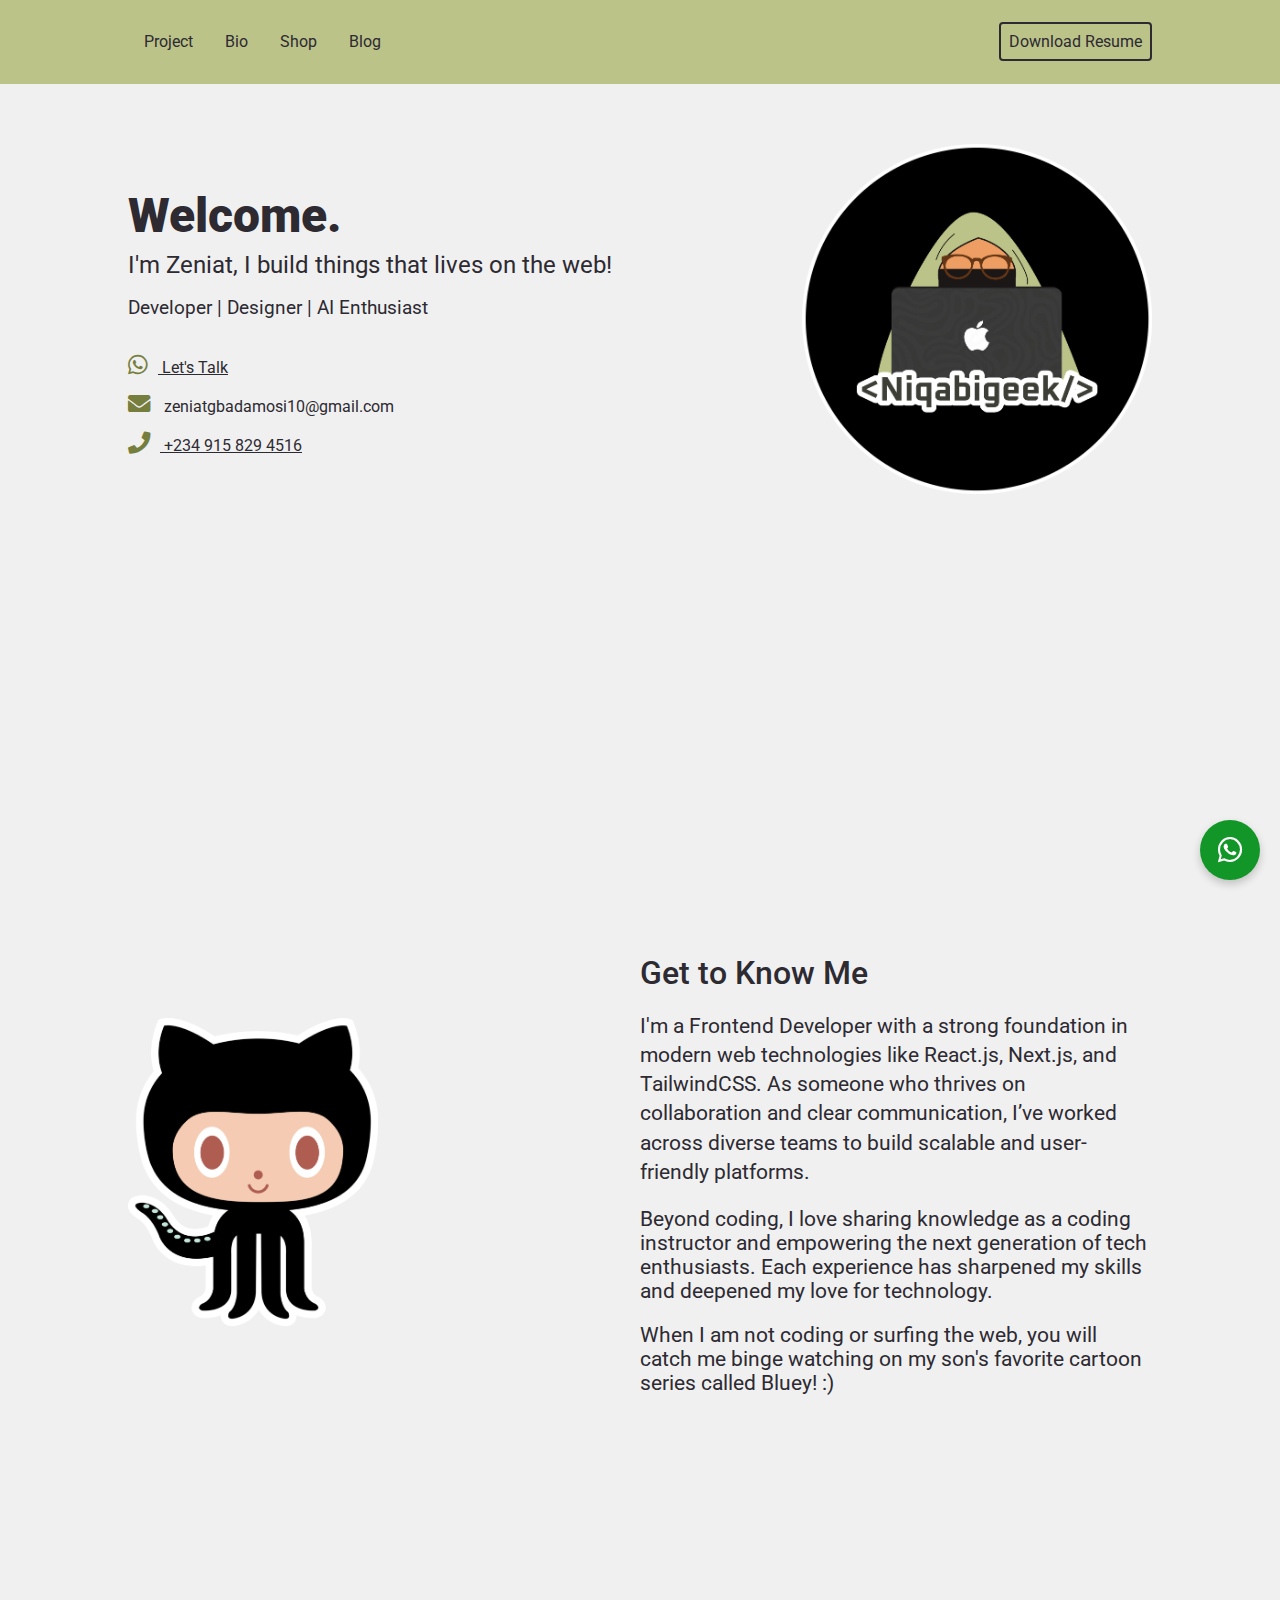
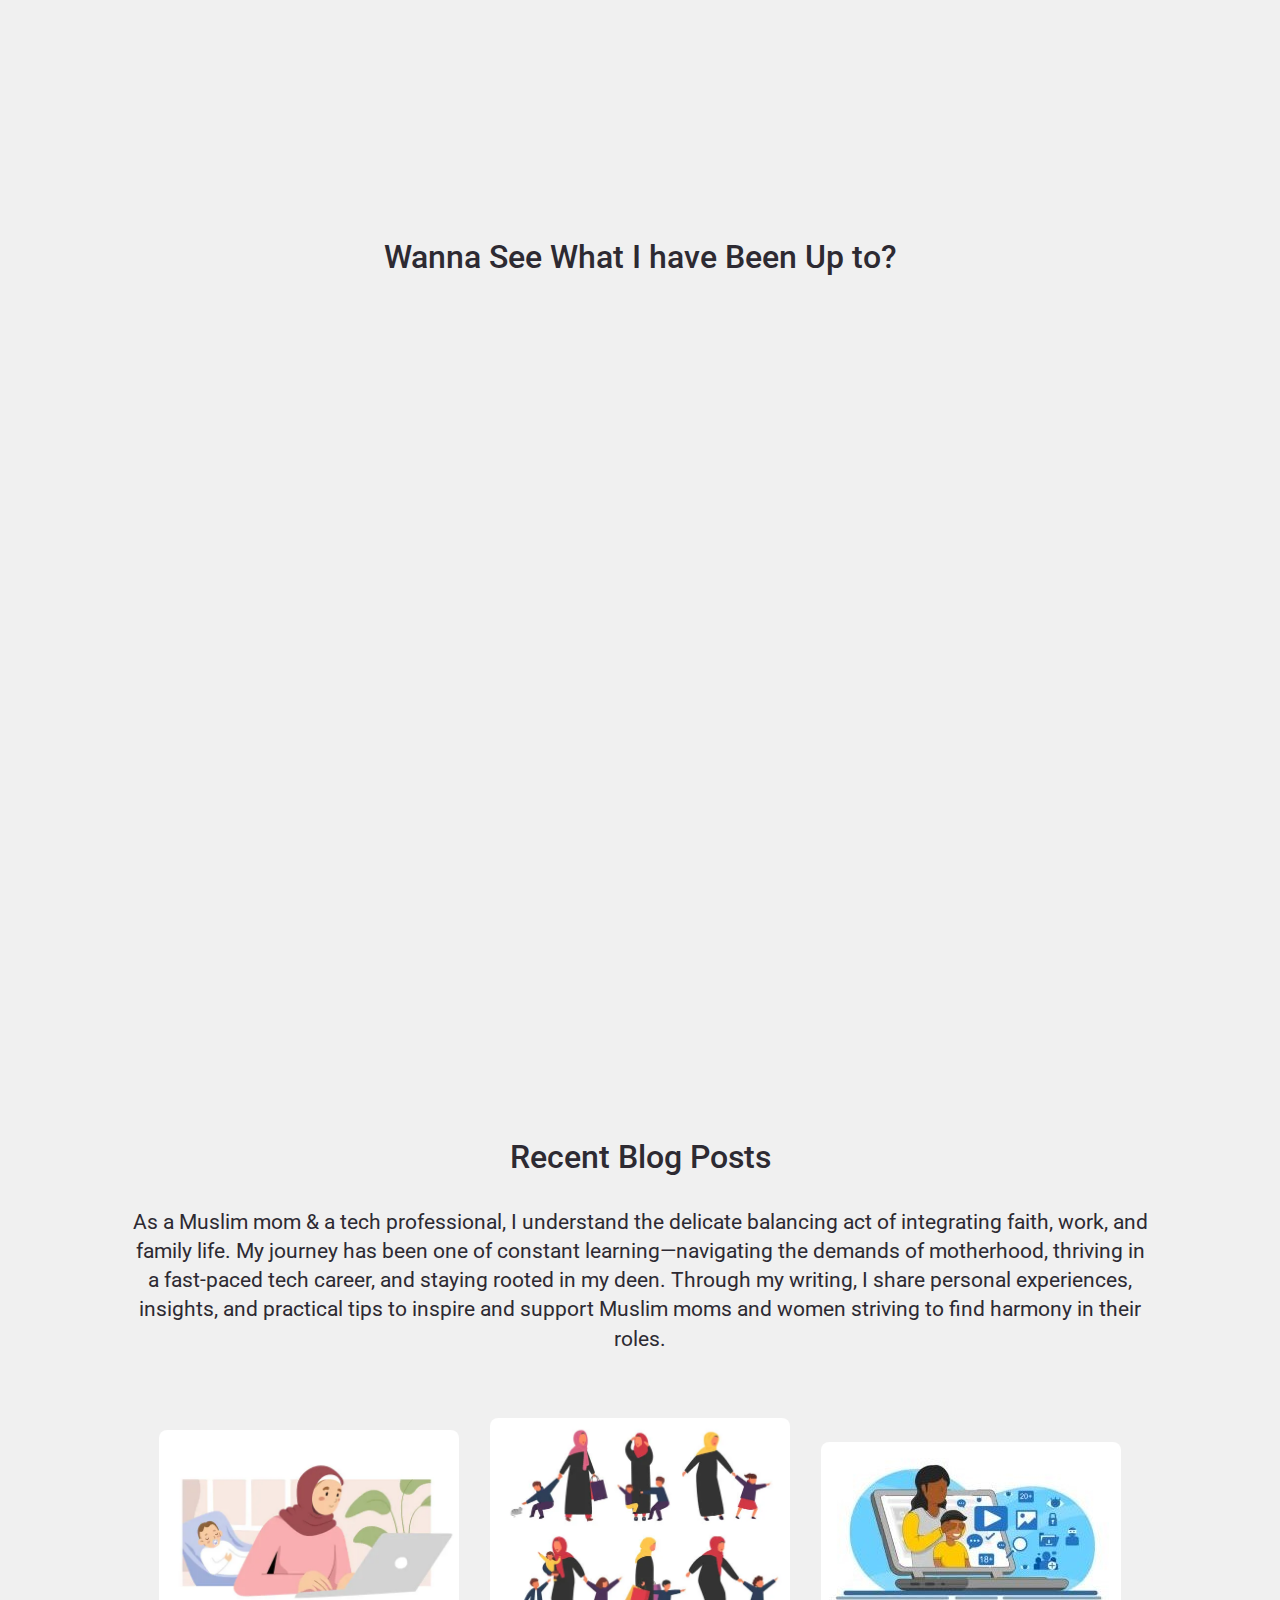
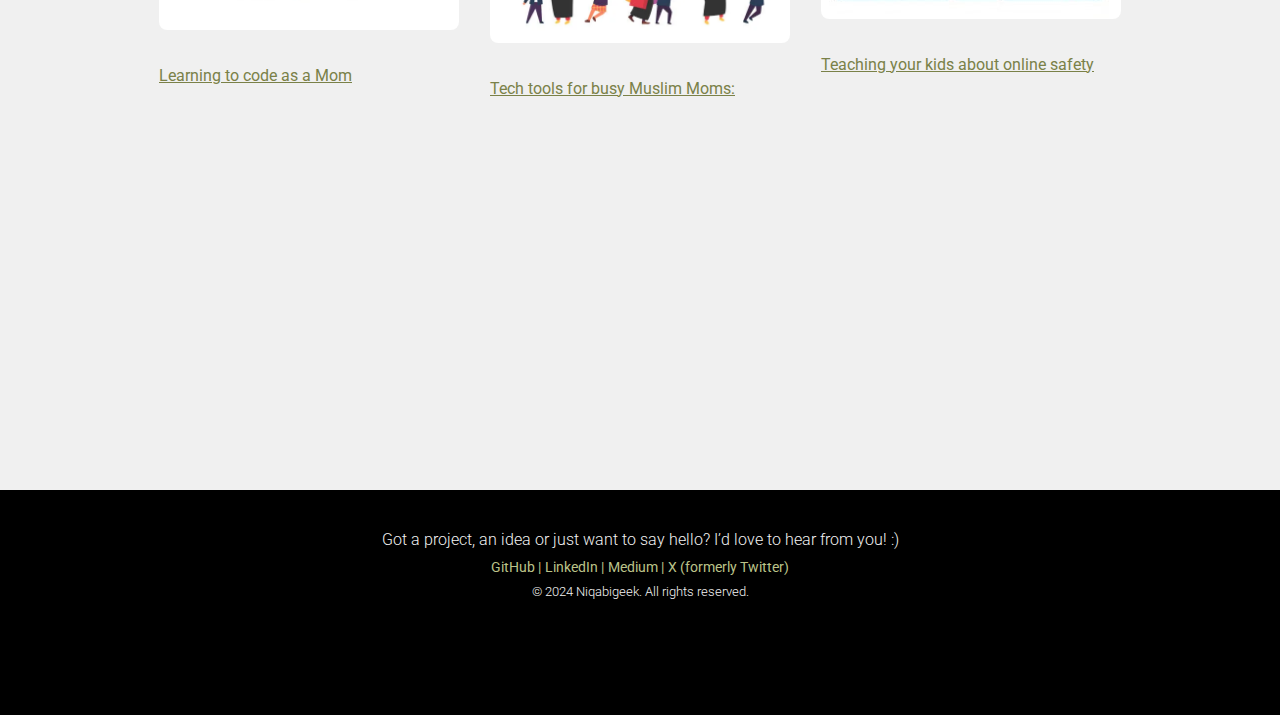
==== portfolio.html @ b75d1137 "First commit" ====
<!DOCTYPE html>
<html lang="en">

<head>
    <meta charset="UTF-8">
    <meta name="viewport" content="width=device-width, initial-scale=1.0">
    <title>Niqabi Geek</title>
    <link rel="preconnect" href="https://fonts.googleapis.com">
    <link rel="preconnect" href="https://fonts.gstatic.com" crossorigin>
    <link href="https://cdnjs.cloudflare.com/ajax/libs/font-awesome/5.15.4/css/all.min.css" rel="stylesheet">
    <link href="https://cdnjs.cloudflare.com/ajax/libs/font-awesome/5.15.4/css/all.min.css" rel="stylesheet">
    <link
        href="https://fonts.googleapis.com/css2?family=Roboto:ital,wght@0,100;0,300;0,400;0,500;0,700;0,900;1,100;1,300;1,400;1,500;1,700;1,900&display=swap"
        rel="stylesheet"
    >
    <link rel="stylesheet" href="portfolio.css">

</head>

<body>
    <header>
        <nav>
            <ul class="nav-links">
                <li><a href="#project">Project</a></li>
                <li><a href="#me">Bio</a></li>
                <li><a href="shop.html">Shop</a></li>
                <li><a href="#blog">Blog</a></li>
            </ul>
            <a href="https://docs.google.com/document/d/1Xv8vjwB_koU_eSIYPlz2TWb4UVvemKaf8YOa8sXZhSI/edit?tab=t.0#heading=h.5x0d5h95i329"
                class="btn">Download Resume</a>
            <div class="hamburger">
                <div></div>
                <div></div>
                <div></div>
            </div>
        </nav>
    </header>
    <main>
        <div class="main-wrapper">
            <div class="wrapper">
                <div class="main-container">
                    <h2 class="hero-heading"></h2>
                    <p class="para">I'm Zeniat, I build things that lives on the web!</p>
                    <p class="sub-para"> Developer | Designer | AI Enthusiast</p>
                    <div class="column">
                        <a href="https://wa.me/qr/WM7DY4QQBHUFI1" class="chat-link"><i class="fab fa-whatsapp" style="color: #767e3d; padding-right: 10px; font-size: 1.4rem;"></i> Let's Talk</a>
                        <p><i class="fas fa-envelope" style="color: #767e3d; padding-right: 10px; font-size: 1.4rem;"></i> zeniatgbadamosi10@gmail.com</p>
                        <a href="tel:+234 915 829 4516" class="chat-link"><i class="fas fa-phone" style="color: #767e3d; padding-right: 10px; font-size: 1.4rem;"></i> +234 915 829 4516</a>
                    </div>


                </div>
                <div class="hero-img">
                    <img src="Image/logo (4).png" id="img">
                </div>

            </div>


        </div>



    </main>
    <Section class="about" id="me">

        <div class="about-wrapper">
            <div class="wrapper">
                <div class="hero-img">
                    <img src="Image/Gitty (1).png" id="git-img">
                </div>

                <div class="main-container">

                    <p class="about-p">Get to Know Me</p>
                    <p class="about-para">I'm a Frontend Developer with a strong foundation in modern web technologies
                        like React.js, Next.js, and TailwindCSS. As someone who thrives on collaboration and clear
                        communication, I’ve worked across diverse teams to build scalable and user-friendly platforms.
                    </p>
                    <p class="about-para2">Beyond coding, I love sharing knowledge as a coding instructor and empowering
                        the next generation of tech enthusiasts. Each experience has sharpened my skills and deepened my
                        love for technology.
                    </p>
                    <p class="about-para2">When I am not coding or surfing the web, you will catch me binge watching on
                        my son's favorite cartoon series called Bluey! :) 
                    </p>



                </div>


            </div>


        </div>

    </Section>
    <section class="projects" id="project">
        <div>
            <p class="p-head">Wanna See What I have Been Up to?</p>
        </div>
    </section>
    <section class="section-container" id="blog">

        <p class="p-head">Recent Blog Posts</p>


  

        <div class="mg-auto">
            <p class="sub-blog">As a Muslim mom & a tech professional, I understand the delicate
                balancing act of integrating faith, work, and family life. My journey has been one of constant
                learning—navigating the demands of motherhood, thriving in a fast-paced tech career, and staying rooted in
                my deen.
    
                Through my writing, I share personal experiences, insights, and practical tips to inspire and support Muslim
                moms and women striving to find harmony in their roles.
            </p>
        

            <div class="blog-wrapper">
                <div class="main-card">
                    <a href="https://medium.com/@zeniat/learning-to-code-as-a-mom-169e82fc6aca"><img
                            src="Image/1_PKnzoiH9z5EXDZdqndSEWQ.webp" id="card-img"></a>
                    <a href="https://medium.com/@zeniat/learning-to-code-as-a-mom-169e82fc6aca">Learning to code as a
                        Mom</a>
                </div>

                <div class="main-card">
                    <a
                        href="https://medium.com/@zeniat/tech-tools-for-busy-muslim-moms-time-saving-apps-and-websites-to-help-you-manage-your-home-work-2b26caddca02"><img
                            src="Image/1_GuOiW1ER7J1E6ooTr7eDTQ.webp" id="card-img"></a>
                    <a
                        href="https://medium.com/@zeniat/tech-tools-for-busy-muslim-moms-time-saving-apps-and-websites-to-help-you-manage-your-home-work-2b26caddca02">Tech
                        tools for busy Muslim Moms: </a>
                </div>
                <div class="main-card">
                    <a href=https://medium.com/@zeniat/teaching-your-kids-about-online-safety-2b65d0e1972d"><img
                            src="Image/kids.jpg" id="card-img"></a>
                    <a href=https://medium.com/@zeniat/teaching-your-kids-about-online-safety-2b65d0e1972d">Teaching your
                        kids about online safety</a>
                </div>

            </div>
        </div>

    </section>
    <footer>
        <p>Got a project, an idea or just want to say hello? I’d love to hear from you! :)</p>
        <a href="https://github.com/Niqabigeek">GitHub |</a> 
        <a href="">LinkedIn |</a>
        <a href="">Medium |</a>   
        <a href="">X (formerly Twitter)</a>
        <p style="font-size: small;">© 2024 Niqabigeek. All rights reserved.</p>
        <a
        href="https://wa.me/qr/WM7DY4QQBHUFI1"
        class="whatsapp-float" 
        target="_blank" 
        aria-label="Chat with us on WhatsApp"
        >
        <i class="fab fa-whatsapp" style="color: white;"></i>
      </a>
    </footer>

    <!-- <script>
        // JavaScript for toggling the menu on mobile
        const hamburger = document.querySel ector('.hamburger');
        const navLinks = document.querySelector('.nav-links');

        hamburger.addEventListener('click', () => {
            navLinks.classList.toggle('active');
        });
    </script> -->

    <script src="portfolio.js"></script>
</body>

</html>
---- portfolio.css ----
*{
    margin: 0;
    padding: 0;
    box-sizing: border-box;
    font-family: "Roboto", sans-serif;
    color: #2D2A32;
}

.hero-heading {
    font-size: 2em;
    height: 40px;
    font-weight: 900;
    opacity: 0; /* Hidden initially */
}

header{
    position: fixed;
    width: 100%;
    background-color: #BBC389;
    padding: 1.4em 0;
}

nav{
    display: flex;
    align-items: center;
    justify-content: space-between;
    width: 80%;
    margin: auto;
}

ul{
  display: flex;
  list-style-type: none;

}

li a{
    padding: 1em;
    text-decoration: none;

}
/* 
h1{
    font-size: 2em;
    font-weight: 900;
} */

main{
    height: 90vh;
    background-color: #F0F0F0;
    /* padding: 16em; */
}

.btn{
  border: 2px solid #2D2A32;
  border-radius: 4px;
  padding: 0.5em;
  text-decoration: none;
}

.btn:hover{
  border: 2px solid #f0f0f0;
  background-color: #F0F0F0;
  border-radius: 4px;
  padding: 0.5em;
  text-decoration: none;
}

.main-wrapper{
    width: 80%;
    margin: auto;
}

.about-wrapper{
    width: 80%;
    margin: auto;
}

.wrapper{
    display: flex;
    align-items: center;
    justify-content: space-between;
   
}

.column{
    display: flex;
    flex-direction: column;
  
}

.column a {
    padding-top: 1rem;
    text-decoration: underline;

}

.column p {
    padding-top: 1rem; 
}


.main-container{
    padding-top: 9em;
}

.hero-img{
    padding-top: 9em;

}


#img{
    width: 400px;
}

#git-img{
    width: 250px;
}

.para{
    font-weight: 400;
    padding-top: 1em;
    
}

.about-p{
    font-size: 2em;
    font-weight: 500;
    padding-bottom: 20px ;   
}

.about-para{
    font-size: 1.3em;
    line-height: 140%;
}

.about-para2{
    font-size: 1.3em;
    padding-top: 20px;
    font-weight: 400;
}

.sub-para{
    font-weight: 400;
    padding-top: 0.9em;
    padding-bottom: 1em;

}

.about{
    background-color: #f0f0f0;
    height: 100vh;
}


.main-card a{
    color: #7a8148;
}

.projects{
    background-color: #F0F0F0;
    height: 100vh;
}

footer{
    padding: 2rem;
    text-align: center;
    height: 25vh;
    background-color: #000000;
}

footer p{
    
    color: #f3f3f3;
    font-weight: 300;
    padding: 8px 0;
}

footer a{
    color: #BBC389;
    font-size: 0.9em;
 
    text-decoration: none;
}

.whatsapp-float {
    position: fixed;
    bottom: 20px;
    right: 20px;
    background-color: #129627;
    color: white;
    border-radius: 50%;
    width: 60px;
    height: 60px;
    display: flex;
    justify-content: center;
    align-items: center;
    box-shadow: 0 4px 8px rgba(0, 0, 0, 0.2);
    z-index: 1000;
    cursor: pointer;
    text-decoration: none;
}


.whatsapp-float:hover {
    background-color: #1bb134;
}

.whatsapp-float i {
 font-size: 28px;
}

/* Hamburger icon styles */
.hamburger {
    display: none;
    flex-direction: column;
    cursor: pointer;
}

.hamburger div {
    width: 25px;
    height: 3px;
    background-color: #2D2A32;
    margin: 4px 0;
}

/* Menu items hidden on small screens */
.nav-links {
    display: flex;
}

.nav-links.active {
    display: flex;
    flex-direction: column;
    align-items: center;
}


.section-container{
    background-color: #f0f0f0;
    height: 120vh;
}

.p-head{
    text-align:center;
    padding: 4em 0 1em;
    font-size: 2em;
    font-weight: 500;
}



.blog-wrapper{
    display: flex;
    align-items: center;
    justify-content: space-evenly;
    padding-top: 4em;
    
}

.mg-auto{
    width: 80%;
    margin: auto;
}

.main-card{
    display: flex;
    flex-direction: column;
}

.main-card a{
    padding-bottom: 2em;
}

#card-img{
    border-radius: 8px;
    width: 300px;
}

.sub-blog{
    text-align: center;
    font-size: 1.3em;
    font-weight: 400;
    line-height: 140%;
}


/* Responsive styles */
@media (min-width: 768px) {
    .wrapper {
        flex-direction: row;
        justify-content: space-between;
        text-align: left;
    }

    .main-container {
        max-width: 50%;
    }

    .hero-img {
        max-width: 50%;
    }

    .main-container h2 {
        font-size: 3rem;
    }

    .main-container .para {
        font-size: 1.5rem;
    }

    .main-container .sub-para {
        font-size: 1.2rem;
    }

    #img {
        width: 350px;
    }
}

@media (max-width: 767px) {
    .wrapper {
        flex-direction: column;
        text-align: center;
    }

    .main-container h2 {
        font-size: 2rem;
    }



    nav ul {
        display: none;
        flex-direction: column;
        gap: 1em;
        position: absolute;
        top: 60px;
        left: 0;
        width: 100%;
        background-color: #BBC389;
        text-align: center;
        padding: 1em 0;
    }

    nav ul.active {
        display: flex;
    }


    
    .hamburger {
    display: flex;
    }

    .main-container .para {
        font-size: 1rem;
    }

    .main-container .sub-para {
        font-size: 0.9rem;
    }

    .btn {
        margin-top: 1rem;
    }

    #img {
        width: 80%;
        margin-top: 1.5rem;
    }
    }

    @media (max-width: 480px) {
    .main-container h2 {
        font-size: 1.8rem;
    }

    .main-container .para {
        font-size: 0.9rem;
    }

    .main-container .sub-para {
        font-size: 0.8rem;
    }

    #img {
        width: 100%;
    }
}
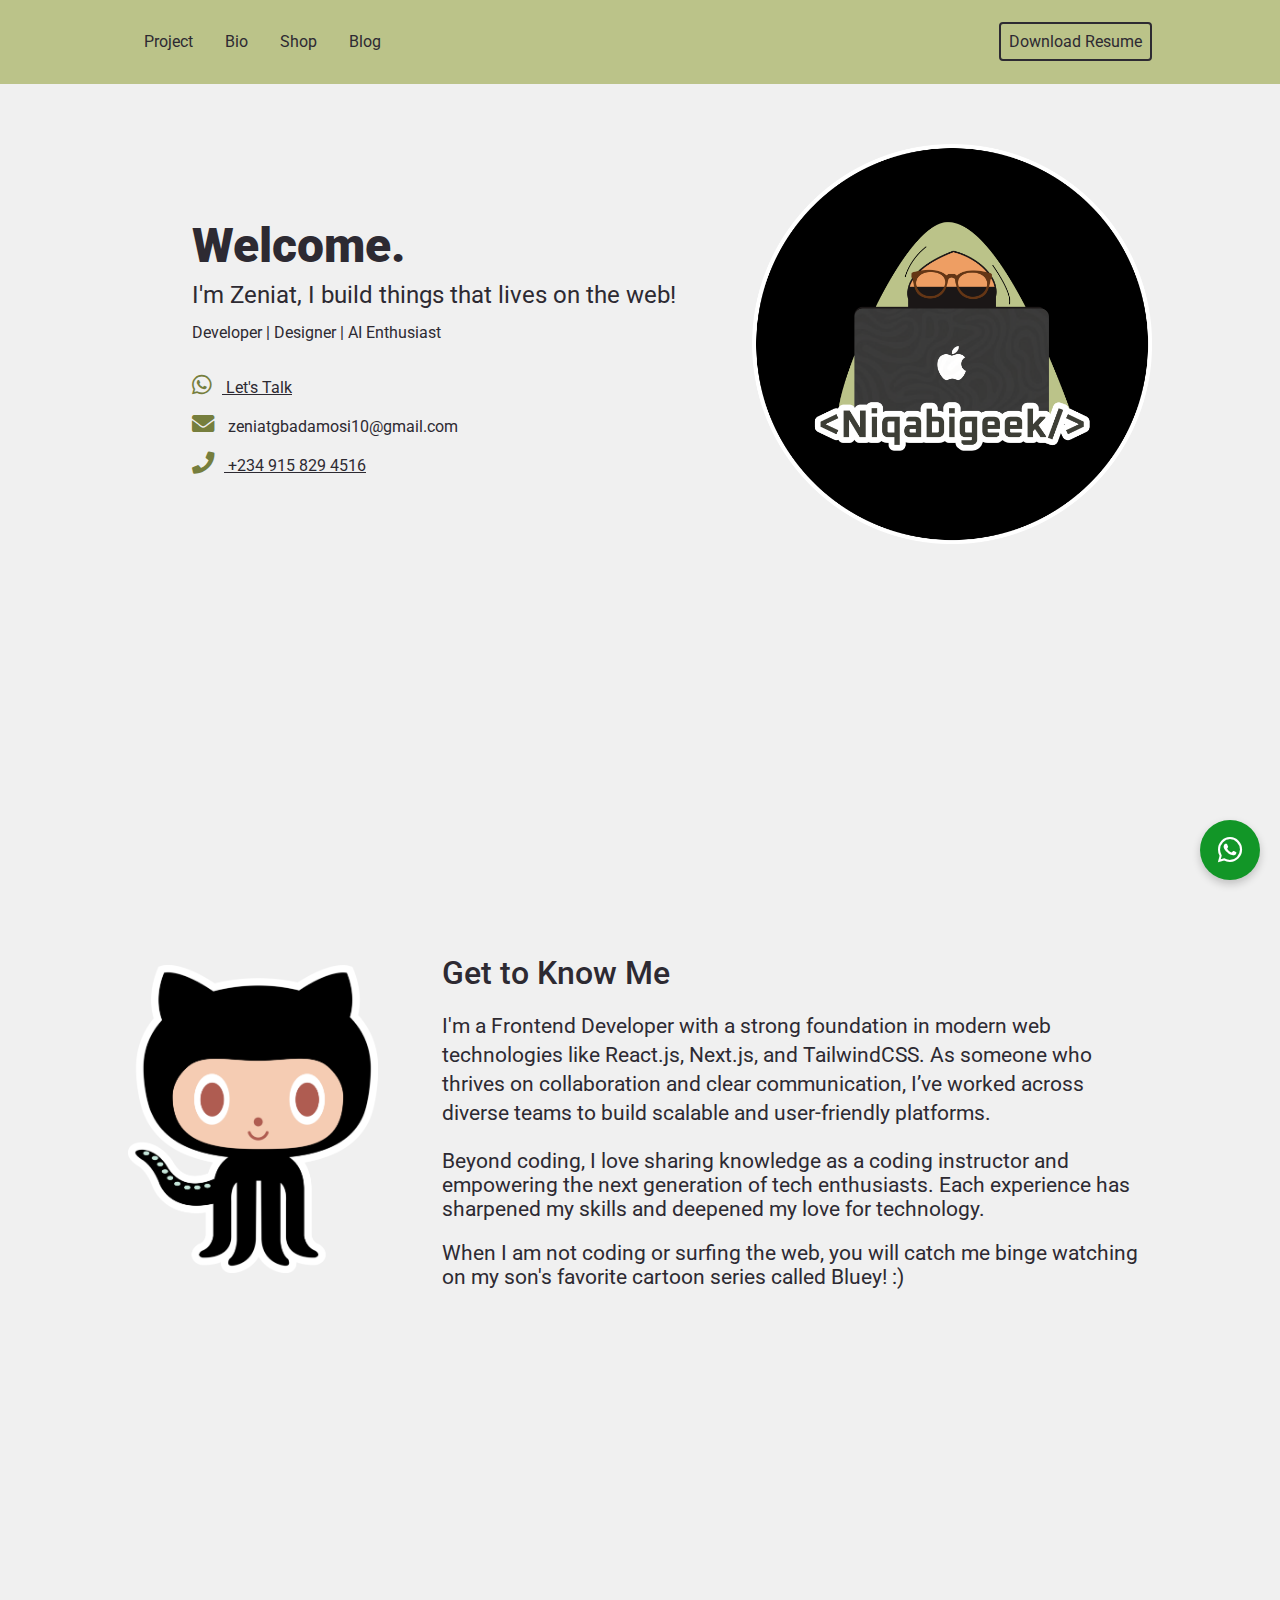
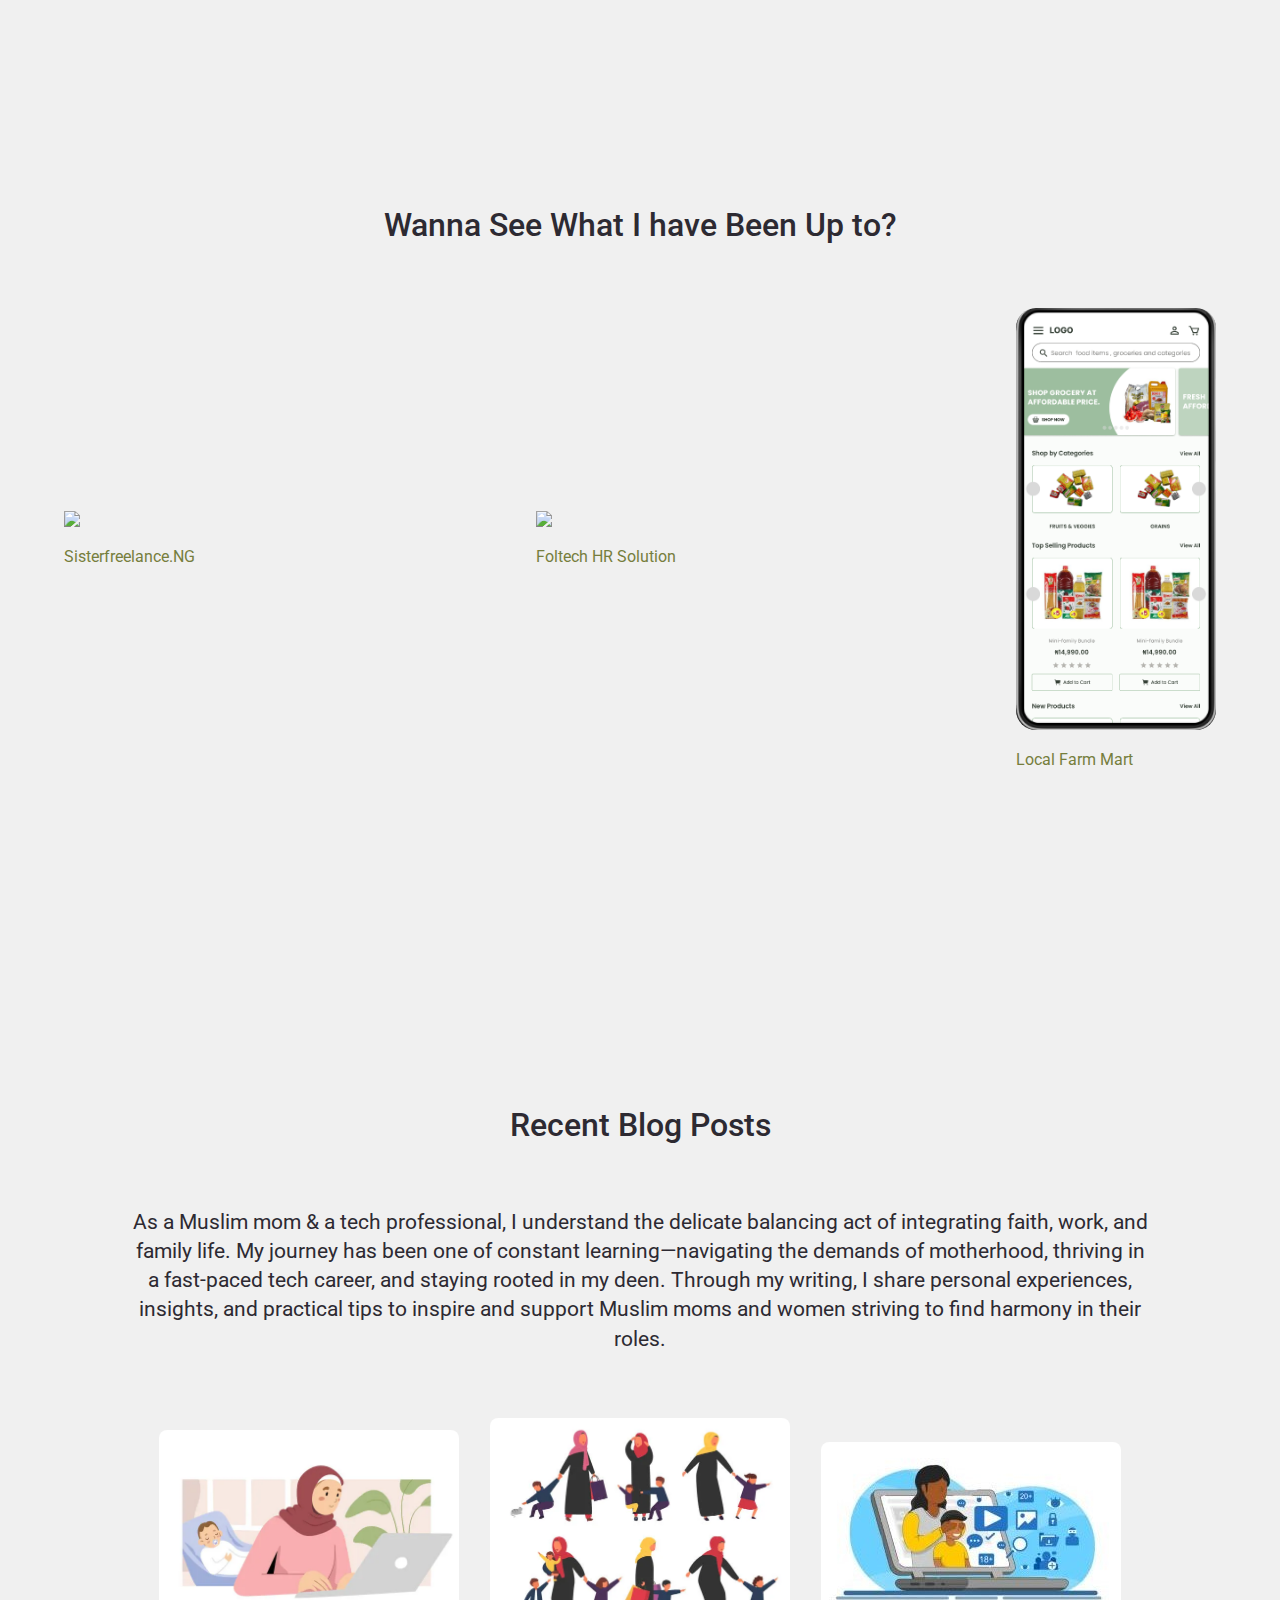
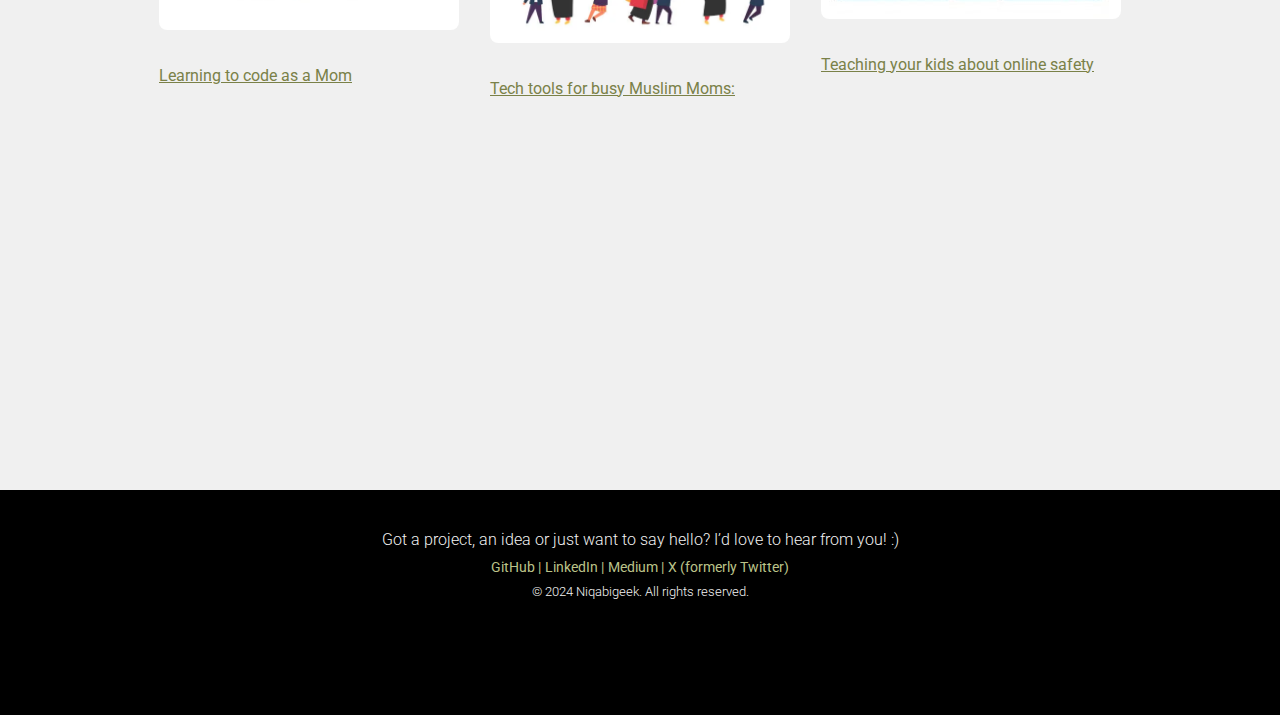
==== commit 6e0dbf93: "mobile responsiveness" ====
--- a/portfolio.html
+++ b/portfolio.html
@@ -13,6 +13,11 @@
         href="https://fonts.googleapis.com/css2?family=Roboto:ital,wght@0,100;0,300;0,400;0,500;0,700;0,900;1,100;1,300;1,400;1,500;1,700;1,900&display=swap"
         rel="stylesheet"
     >
+
+    <link
+        rel="stylesheet"
+        href="https://cdnjs.cloudflare.com/ajax/libs/animate.css/4.1.1/animate.min.css"
+   />
     <link rel="stylesheet" href="portfolio.css">
 
 </head>
@@ -20,14 +25,15 @@
 <body>
     <header>
         <nav>
-            <ul class="nav-links">
+            <ul>
                 <li><a href="#project">Project</a></li>
                 <li><a href="#me">Bio</a></li>
                 <li><a href="shop.html">Shop</a></li>
                 <li><a href="#blog">Blog</a></li>
             </ul>
             <a href="https://docs.google.com/document/d/1Xv8vjwB_koU_eSIYPlz2TWb4UVvemKaf8YOa8sXZhSI/edit?tab=t.0#heading=h.5x0d5h95i329"
-                class="btn">Download Resume</a>
+                class="btn">Download Resume
+            </a>
             <div class="hamburger">
                 <div></div>
                 <div></div>
@@ -97,8 +103,27 @@
 
     </Section>
     <section class="projects" id="project">
-        <div>
-            <p class="p-head">Wanna See What I have Been Up to?</p>
+        <p class="p-head">Wanna See What I have Been Up to?</p>
+        <div class="project-container">
+           
+            <div class="project-card1">
+                <img src="Image/Desktop - 1 (1).png" width="400px" />
+                <p style="padding-top: 1rem; color: #767e3d;">Sisterfreelance.NG</p>
+                <!-- <p style="font-size: 0.8em;">A platform connecting Muslim women freelancers with small business owners</p> -->
+            </div>
+            <div class="project-card2">
+                <img src="Image/HR Solutions (5).png" width="400px"  />
+                <p style="padding-top: 1rem; color: #767e3d;">Foltech HR Solution</p>
+                <!-- <p style="font-size: 0.8em;">A digital HR solution designed to streamline workforce management</p> -->
+            </div>
+            
+            <div class="project-card3">
+                <img src="Image/Local farm .png" width="200px" id="imgp" />
+                <p style="padding-top: 1rem; color: #767e3d;">Local Farm Mart</p>
+                <!-- <p style="font-size: 0.8em;">A foodstuff e-commerce platform for local Nigerian food supplies</p> -->
+            </div>
+           
+           
         </div>
     </section>
     <section class="section-container" id="blog">
@@ -149,13 +174,14 @@
     <footer>
         <p>Got a project, an idea or just want to say hello? I’d love to hear from you! :)</p>
         <a href="https://github.com/Niqabigeek">GitHub |</a> 
-        <a href="">LinkedIn |</a>
+        <a href="https://www.linkedin.com/in/zeniat-badmus-6b9347230/">LinkedIn |</a>
         <a href="">Medium |</a>   
         <a href="">X (formerly Twitter)</a>
         <p style="font-size: small;">© 2024 Niqabigeek. All rights reserved.</p>
         <a
         href="https://wa.me/qr/WM7DY4QQBHUFI1"
-        class="whatsapp-float" 
+        class="animate__animated animate__pulse animate__infinite	infinite"  
+        id="whatsapp-float"
         target="_blank" 
         aria-label="Chat with us on WhatsApp"
         >
--- a/portfolio.css
+++ b/portfolio.css
@@ -15,9 +15,10 @@
 
 header{
     position: fixed;
-    width: 100%;
     background-color: #BBC389;
     padding: 1.4em 0;
+    width: 100%;
+    
 }
 
 nav{
@@ -26,11 +27,14 @@
     justify-content: space-between;
     width: 80%;
     margin: auto;
+    
 }
 
 ul{
   display: flex;
   list-style-type: none;
+  
+
 
 }
 
@@ -39,11 +43,7 @@
     text-decoration: none;
 
 }
-/* 
-h1{
-    font-size: 2em;
-    font-weight: 900;
-} */
+
 
 main{
     height: 90vh;
@@ -101,7 +101,13 @@
 
 
 .main-container{
+    padding-left: 4rem;
     padding-top: 9em;
+}
+
+.main-container h2{
+    
+    font-size: 3rem;
 }
 
 .hero-img{
@@ -119,6 +125,7 @@
 }
 
 .para{
+    font-size: 1.5rem;
     font-weight: 400;
     padding-top: 1em;
     
@@ -184,7 +191,7 @@
     text-decoration: none;
 }
 
-.whatsapp-float {
+#whatsapp-float {
     position: fixed;
     bottom: 20px;
     right: 20px;
@@ -203,38 +210,14 @@
 }
 
 
-.whatsapp-float:hover {
+#whatsapp-float:hover {
     background-color: #1bb134;
 }
 
-.whatsapp-float i {
+#whatsapp-float i {
  font-size: 28px;
 }
 
-/* Hamburger icon styles */
-.hamburger {
-    display: none;
-    flex-direction: column;
-    cursor: pointer;
-}
-
-.hamburger div {
-    width: 25px;
-    height: 3px;
-    background-color: #2D2A32;
-    margin: 4px 0;
-}
-
-/* Menu items hidden on small screens */
-.nav-links {
-    display: flex;
-}
-
-.nav-links.active {
-    display: flex;
-    flex-direction: column;
-    align-items: center;
-}
 
 
 .section-container{
@@ -244,7 +227,7 @@
 
 .p-head{
     text-align:center;
-    padding: 4em 0 1em;
+    padding: 3em 0 2em;
     font-size: 2em;
     font-weight: 500;
 }
@@ -276,6 +259,23 @@
 #card-img{
     border-radius: 8px;
     width: 300px;
+}
+
+.projects{
+    height: 100vh;
+    /* background-color: red; */
+}
+
+.project-container{
+    width: 90%;
+    margin: auto;
+    display: flex;
+    align-items: center;
+    justify-content: space-between;
+}
+
+#imgp{
+   border-radius: 20px;
 }
 
 .sub-blog{
@@ -286,108 +286,168 @@
 }
 
 
-/* Responsive styles */
-@media (min-width: 768px) {
-    .wrapper {
-        flex-direction: row;
-        justify-content: space-between;
-        text-align: left;
-    }
-
-    .main-container {
-        max-width: 50%;
-    }
-
-    .hero-img {
-        max-width: 50%;
-    }
-
-    .main-container h2 {
-        font-size: 3rem;
-    }
-
-    .main-container .para {
-        font-size: 1.5rem;
-    }
-
-    .main-container .sub-para {
-        font-size: 1.2rem;
-    }
-
-    #img {
-        width: 350px;
-    }
-}
-
-@media (max-width: 767px) {
+
+
+/* Hamburger Menu */
+.hamburger {
+    display: none;
+    flex-direction: column;
+    gap: 5px;
+    cursor: pointer;
+}
+
+.hamburger div {
+    width: 30px;
+    height: 4px;
+    background-color: #2D2A32;
+    border-radius: 2px;
+}
+
+/* Responsive Design for Mobile Devices */
+@media (max-width: 768px) {
+    /* Hide default menu */
+    header{
+        max-width: 100vw;
+        overflow-x: none;
+    }
+    
+    ul {
+        display: none;
+      
+    }
+
+
+    /* Show menu when active */
+    ul.active {
+        display: flex;
+        flex-direction: column;
+        position: absolute;
+        gap: 1em;
+        top: 68px;
+        right: 0;
+        height: 30vh;
+        width: 40vw;
+        background-color: #2D2A32;
+        text-align: center;
+        padding: 2em 0;
+        border-radius: 4px;
+        z-index: 999999999;
+    }
+
+    li a{
+       color: #BBC389;
+    
+    }
+
+    /* Show Hamburger Menu */
+    .hamburger {
+        display: flex;
+    }
+}
+
+/* Mobile responsiveness for header*/
+
+@media (max-width: 480px) {
+    /* header{
+        max-width: 100vw;
+        overflow: hidden;
+    }
+     */
+    nav {
+        width: 95%;
+    }
+
+    /* ul {
+        display: none;
+        flex-direction: column;
+        position: relative;
+        top: 0;
+        right: 0;
+        height: 10vh;
+        background-color: #BBC389;
+        text-align: center;
+        padding: 1em 0;
+        z-index: 5000;
+    } */
+    
+
+    .btn {
+        font-size: 0.8rem;
+        padding: 0.4em;
+    }
+}
+
+
+
+/* Responsive Design for hero section */
+@media (max-width: 1024px) {
     .wrapper {
         flex-direction: column;
         text-align: center;
     }
 
+    .main-container {
+        padding-left: 0;
+        padding-top: 8rem;
+    }
+
     .main-container h2 {
+        font-size: 3rem;
+    }
+
+    .hero-img {
+        padding-top: 2em;
+    }
+}
+
+@media (max-width: 768px) {
+    .wrapper {
+        gap: 1rem;
+    }
+
+    .hero-heading {
         font-size: 2rem;
     }
 
-
-
-    nav ul {
-        display: none;
-        flex-direction: column;
-        gap: 1em;
-        position: absolute;
-        top: 60px;
-        left: 0;
-        width: 100%;
-        background-color: #BBC389;
-        text-align: center;
-        padding: 1em 0;
-    }
-
-    nav ul.active {
-        display: flex;
-    }
-
-
-    
-    .hamburger {
-    display: flex;
-    }
-
-    .main-container .para {
+    .para, .sub-para {
         font-size: 1rem;
     }
 
-    .main-container .sub-para {
+    .column a, .column p {
         font-size: 0.9rem;
     }
 
-    .btn {
-        margin-top: 1rem;
-    }
-
     #img {
-        width: 80%;
-        margin-top: 1.5rem;
-    }
-    }
-
-    @media (max-width: 480px) {
-    .main-container h2 {
+        width: 300px;
+    }
+}
+
+@media (max-width: 480px) {
+    .main-wrapper {
+        width: 90%;
+    }
+
+    .hero-heading {
         font-size: 1.8rem;
     }
 
-    .main-container .para {
+    .para {
+        font-size: 1rem;
+    }
+
+    .sub-para {
         font-size: 0.9rem;
     }
 
-    .main-container .sub-para {
-        font-size: 0.8rem;
+    .column {
+        gap: 8px;
+    }
+
+    .column a, .column p {
+        font-size: 0.85rem;
     }
 
     #img {
-        width: 100%;
-    }
-} 
-
-
+        width: 250px;
+    }
+}